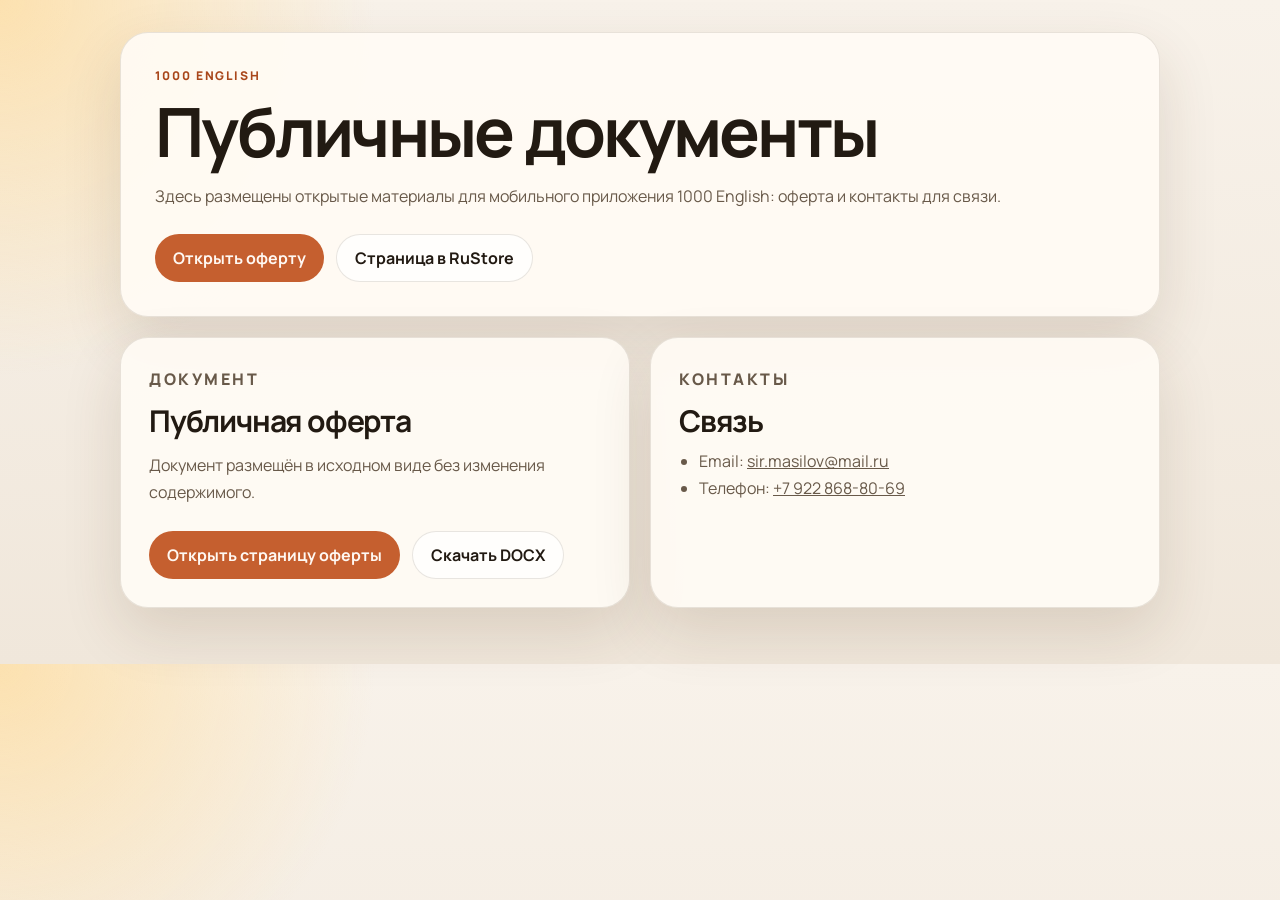
==== index.html @ cd9605dd "Publish public offer on GitHub Pages" ====
<!DOCTYPE html>
<html lang="ru">
<head>
  <meta charset="UTF-8">
  <meta name="viewport" content="width=device-width, initial-scale=1.0">
  <title>1000 English — Публичные документы</title>
  <meta
    name="description"
    content="Публичные документы и контакты для мобильного приложения 1000 English."
  >
  <link rel="preconnect" href="https://fonts.googleapis.com">
  <link rel="preconnect" href="https://fonts.gstatic.com" crossorigin>
  <link
    href="https://fonts.googleapis.com/css2?family=Manrope:wght@400;500;700;800&display=swap"
    rel="stylesheet"
  >
  <link rel="stylesheet" href="./styles.css">
</head>
<body>
  <main class="shell">
    <section class="hero">
      <p class="eyebrow">1000 English</p>
      <h1>Публичные документы</h1>
      <p class="lead">
        Здесь размещены открытые материалы для мобильного приложения 1000 English:
        оферта и контакты для связи.
      </p>
      <div class="actions">
        <a class="button button--primary" href="./offer.html">Открыть оферту</a>
        <a class="button button--ghost" href="https://www.rustore.ru/catalog/app/org.godotengine.englishTest">Страница в RuStore</a>
      </div>
    </section>

    <section class="grid">
      <article class="card">
        <p class="eyebrow">Документ</p>
        <h2>Публичная оферта</h2>
        <p>
          Документ размещён в исходном виде без изменения содержимого.
        </p>
        <div class="actions">
          <a class="button button--primary" href="./offer.html">Открыть страницу оферты</a>
          <a class="button button--ghost" href="./files/oferta_562502267589.docx">Скачать DOCX</a>
        </div>
      </article>

      <article class="card">
        <p class="eyebrow">Контакты</p>
        <h2>Связь</h2>
        <ul class="list">
          <li>Email: <a href="mailto:sir.masilov@mail.ru">sir.masilov@mail.ru</a></li>
          <li>Телефон: <a href="tel:+79228688069">+7 922 868-80-69</a></li>
        </ul>
      </article>
    </section>
  </main>
</body>
</html>
---- styles.css ----
:root {
  --bg: #f5efe5;
  --panel: rgba(255, 251, 245, 0.92);
  --text: #221a12;
  --muted: #685949;
  --line: rgba(71, 49, 24, 0.12);
  --primary: #c55f2f;
  --primary-dark: #a9471b;
  --shadow: 0 24px 60px rgba(77, 52, 23, 0.14);
}

* {
  box-sizing: border-box;
}

body {
  margin: 0;
  font-family: "Manrope", "Segoe UI", sans-serif;
  color: var(--text);
  background:
    radial-gradient(circle at top left, rgba(255, 215, 140, 0.62), transparent 26%),
    linear-gradient(180deg, #f8f2ea 0%, #f0e7db 100%);
}

a {
  color: inherit;
}

.shell {
  width: min(1040px, calc(100% - 32px));
  margin: 0 auto;
  padding: 32px 0 56px;
}

.shell--narrow {
  width: min(860px, calc(100% - 32px));
}

.hero,
.card {
  background: var(--panel);
  border: 1px solid var(--line);
  border-radius: 28px;
  box-shadow: var(--shadow);
}

.hero {
  padding: 34px;
}

.hero--compact {
  padding-top: 24px;
}

.eyebrow {
  margin: 0;
  color: var(--primary-dark);
  font-size: 12px;
  font-weight: 800;
  text-transform: uppercase;
  letter-spacing: 0.16em;
}

h1,
h2 {
  margin: 12px 0;
  line-height: 1.04;
  letter-spacing: -0.04em;
}

h1 {
  font-size: clamp(38px, 8vw, 68px);
}

h2 {
  font-size: 30px;
}

.lead,
.card p,
.list,
.back-link {
  color: var(--muted);
  line-height: 1.7;
  font-size: 16px;
}

.grid {
  display: grid;
  grid-template-columns: repeat(2, minmax(0, 1fr));
  gap: 20px;
  margin-top: 20px;
}

.card {
  padding: 28px;
}

.actions {
  display: flex;
  flex-wrap: wrap;
  gap: 12px;
  margin-top: 24px;
}

.button {
  display: inline-flex;
  align-items: center;
  justify-content: center;
  min-height: 48px;
  padding: 0 18px;
  border-radius: 999px;
  text-decoration: none;
  font-weight: 700;
  transition: transform 0.2s ease, background-color 0.2s ease;
}

.button:hover {
  transform: translateY(-1px);
}

.button--primary {
  background: var(--primary);
  color: #fff8f2;
}

.button--primary:hover {
  background: var(--primary-dark);
}

.button--ghost {
  background: rgba(255, 255, 255, 0.7);
  border: 1px solid var(--line);
}

.list {
  margin: 0;
  padding-left: 20px;
}

.back-link {
  text-decoration: none;
  font-weight: 700;
}

@media (max-width: 780px) {
  .shell,
  .shell--narrow {
    width: calc(100% - 20px);
    padding-top: 20px;
    padding-bottom: 28px;
  }

  .hero,
  .card {
    border-radius: 22px;
    padding: 22px;
  }

  .grid {
    grid-template-columns: 1fr;
  }
}
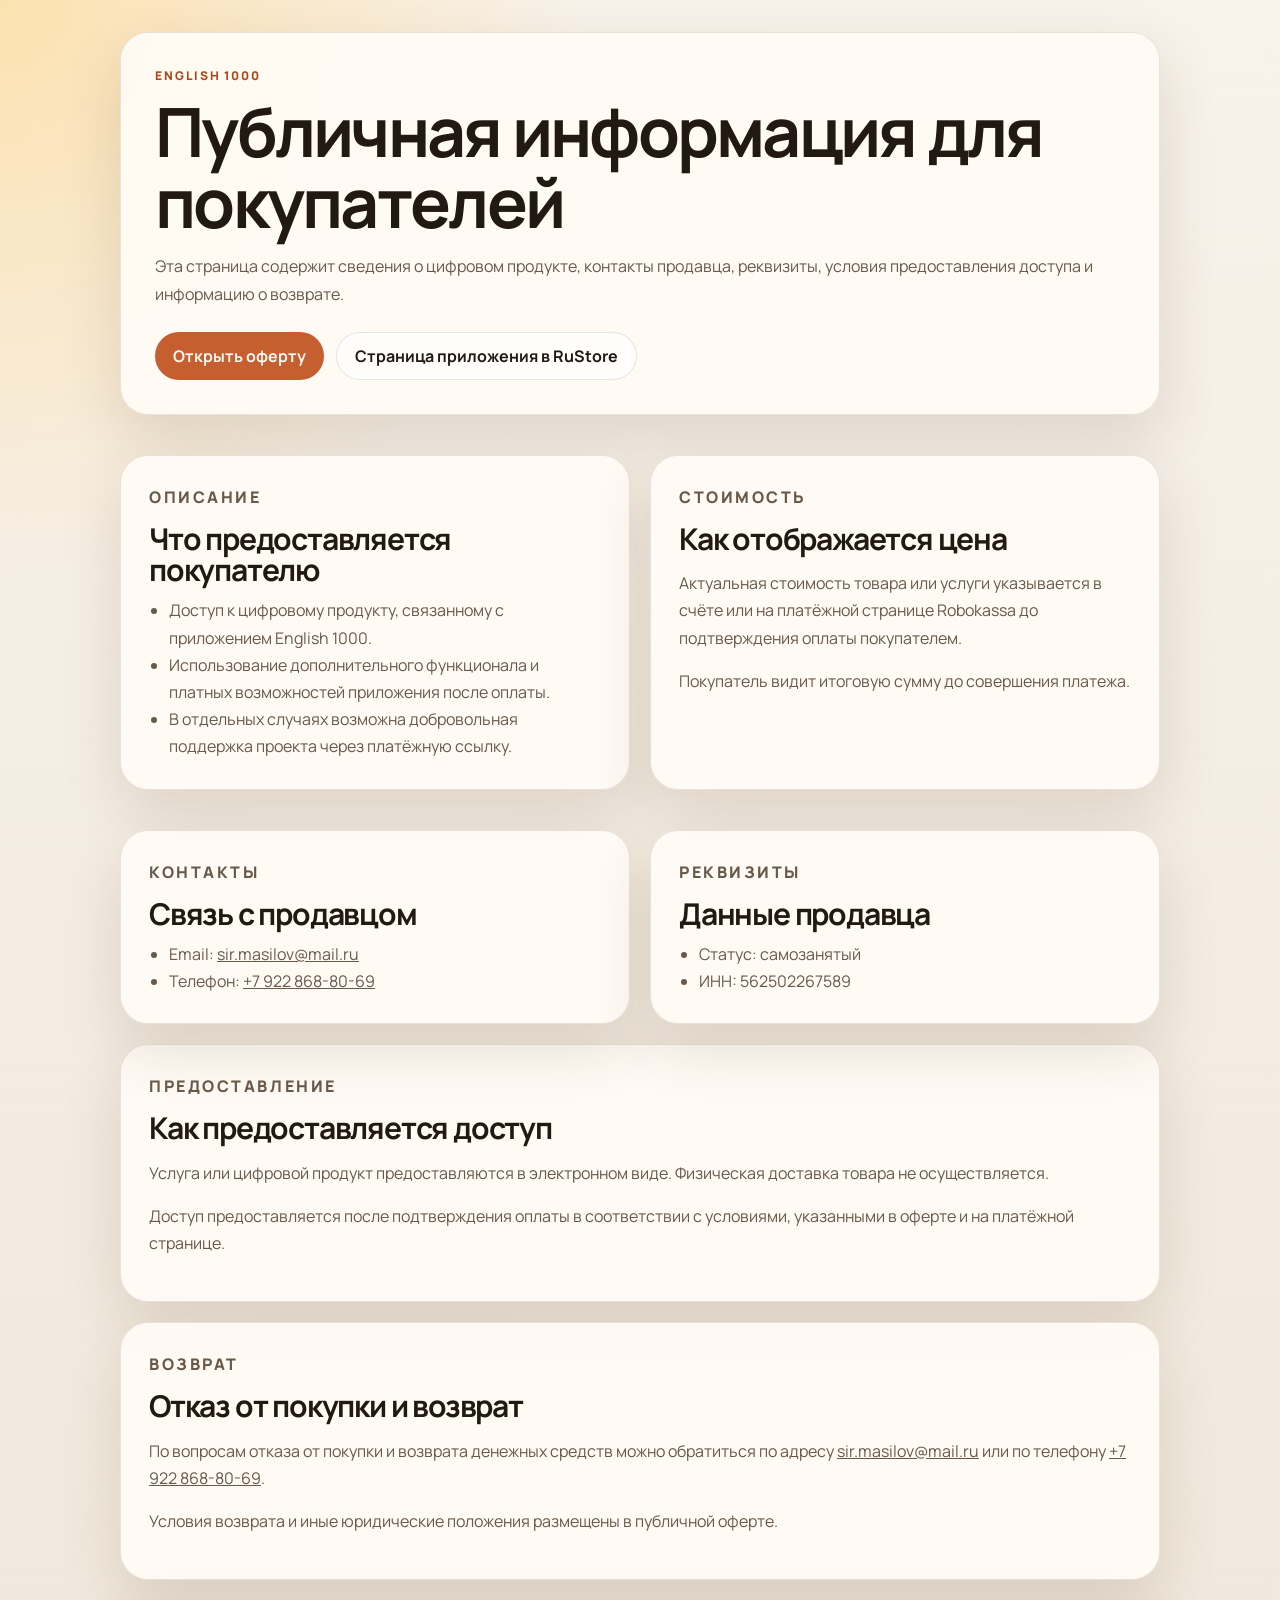
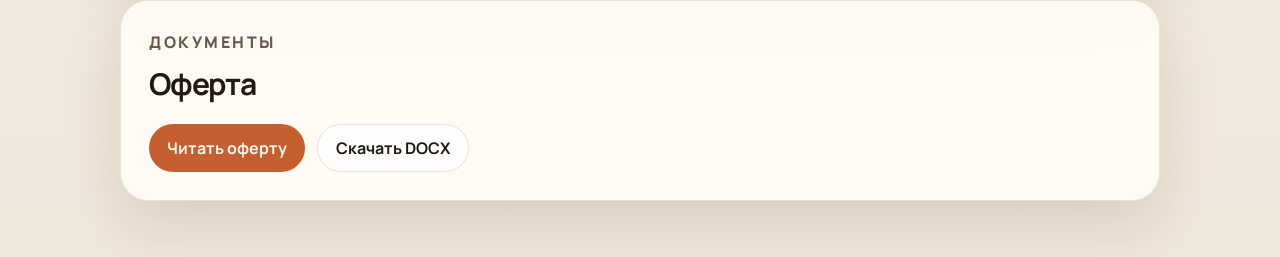
==== commit 84d67923: "Publish moderation page for English 1000" ====
--- a/index.html
+++ b/index.html
@@ -3,10 +3,10 @@
 <head>
   <meta charset="UTF-8">
   <meta name="viewport" content="width=device-width, initial-scale=1.0">
-  <title>1000 English — Публичные документы</title>
+  <title>English 1000</title>
   <meta
     name="description"
-    content="Публичные документы и контакты для мобильного приложения 1000 English."
+    content="Публичная страница с контактами, реквизитами, описанием услуги и офертой для приложения English 1000."
   >
   <link rel="preconnect" href="https://fonts.googleapis.com">
   <link rel="preconnect" href="https://fonts.gstatic.com" crossorigin>
@@ -19,39 +19,93 @@
 <body>
   <main class="shell">
     <section class="hero">
-      <p class="eyebrow">1000 English</p>
-      <h1>Публичные документы</h1>
+      <p class="eyebrow">English 1000</p>
+      <h1>Публичная информация для покупателей</h1>
       <p class="lead">
-        Здесь размещены открытые материалы для мобильного приложения 1000 English:
-        оферта и контакты для связи.
+        Эта страница содержит сведения о цифровом продукте, контакты продавца,
+        реквизиты, условия предоставления доступа и информацию о возврате.
       </p>
       <div class="actions">
         <a class="button button--primary" href="./offer.html">Открыть оферту</a>
-        <a class="button button--ghost" href="https://www.rustore.ru/catalog/app/org.godotengine.englishTest">Страница в RuStore</a>
+        <a class="button button--ghost" href="https://www.rustore.ru/catalog/app/org.godotengine.englishTest">Страница приложения в RuStore</a>
       </div>
     </section>
 
     <section class="grid">
       <article class="card">
-        <p class="eyebrow">Документ</p>
-        <h2>Публичная оферта</h2>
+        <p class="eyebrow">Описание</p>
+        <h2>Что предоставляется покупателю</h2>
+        <ul class="list">
+          <li>Доступ к цифровому продукту, связанному с приложением English 1000.</li>
+          <li>Использование дополнительного функционала и платных возможностей приложения после оплаты.</li>
+          <li>В отдельных случаях возможна добровольная поддержка проекта через платёжную ссылку.</li>
+        </ul>
+      </article>
+
+      <article class="card">
+        <p class="eyebrow">Стоимость</p>
+        <h2>Как отображается цена</h2>
         <p>
-          Документ размещён в исходном виде без изменения содержимого.
+          Актуальная стоимость товара или услуги указывается в счёте или на платёжной
+          странице Robokassa до подтверждения оплаты покупателем.
         </p>
-        <div class="actions">
-          <a class="button button--primary" href="./offer.html">Открыть страницу оферты</a>
-          <a class="button button--ghost" href="./files/oferta_562502267589.docx">Скачать DOCX</a>
-        </div>
+        <p>
+          Покупатель видит итоговую сумму до совершения платежа.
+        </p>
       </article>
 
       <article class="card">
         <p class="eyebrow">Контакты</p>
-        <h2>Связь</h2>
+        <h2>Связь с продавцом</h2>
         <ul class="list">
           <li>Email: <a href="mailto:sir.masilov@mail.ru">sir.masilov@mail.ru</a></li>
           <li>Телефон: <a href="tel:+79228688069">+7 922 868-80-69</a></li>
         </ul>
       </article>
+
+      <article class="card">
+        <p class="eyebrow">Реквизиты</p>
+        <h2>Данные продавца</h2>
+        <ul class="list">
+          <li>Статус: самозанятый</li>
+          <li>ИНН: 562502267589</li>
+        </ul>
+      </article>
+    </section>
+
+    <section class="card">
+      <p class="eyebrow">Предоставление</p>
+      <h2>Как предоставляется доступ</h2>
+      <p>
+        Услуга или цифровой продукт предоставляются в электронном виде. Физическая доставка
+        товара не осуществляется.
+      </p>
+      <p>
+        Доступ предоставляется после подтверждения оплаты в соответствии с условиями,
+        указанными в оферте и на платёжной странице.
+      </p>
+    </section>
+
+    <section class="card">
+      <p class="eyebrow">Возврат</p>
+      <h2>Отказ от покупки и возврат</h2>
+      <p>
+        По вопросам отказа от покупки и возврата денежных средств можно обратиться по адресу
+        <a href="mailto:sir.masilov@mail.ru">sir.masilov@mail.ru</a> или по телефону
+        <a href="tel:+79228688069">+7 922 868-80-69</a>.
+      </p>
+      <p>
+        Условия возврата и иные юридические положения размещены в публичной оферте.
+      </p>
+    </section>
+
+    <section class="card">
+      <p class="eyebrow">Документы</p>
+      <h2>Оферта</h2>
+      <div class="actions">
+        <a class="button button--primary" href="./offer.html">Читать оферту</a>
+        <a class="button button--ghost" href="./files/oferta_562502267589-1.docx">Скачать DOCX</a>
+      </div>
     </section>
   </main>
 </body>
--- a/styles.css
+++ b/styles.css
@@ -1,6 +1,6 @@
 :root {
   --bg: #f5efe5;
-  --panel: rgba(255, 251, 245, 0.92);
+  --panel: rgba(255, 251, 245, 0.94);
   --text: #221a12;
   --muted: #685949;
   --line: rgba(71, 49, 24, 0.12);
@@ -94,6 +94,7 @@
 
 .card {
   padding: 28px;
+  margin-top: 20px;
 }
 
 .actions {
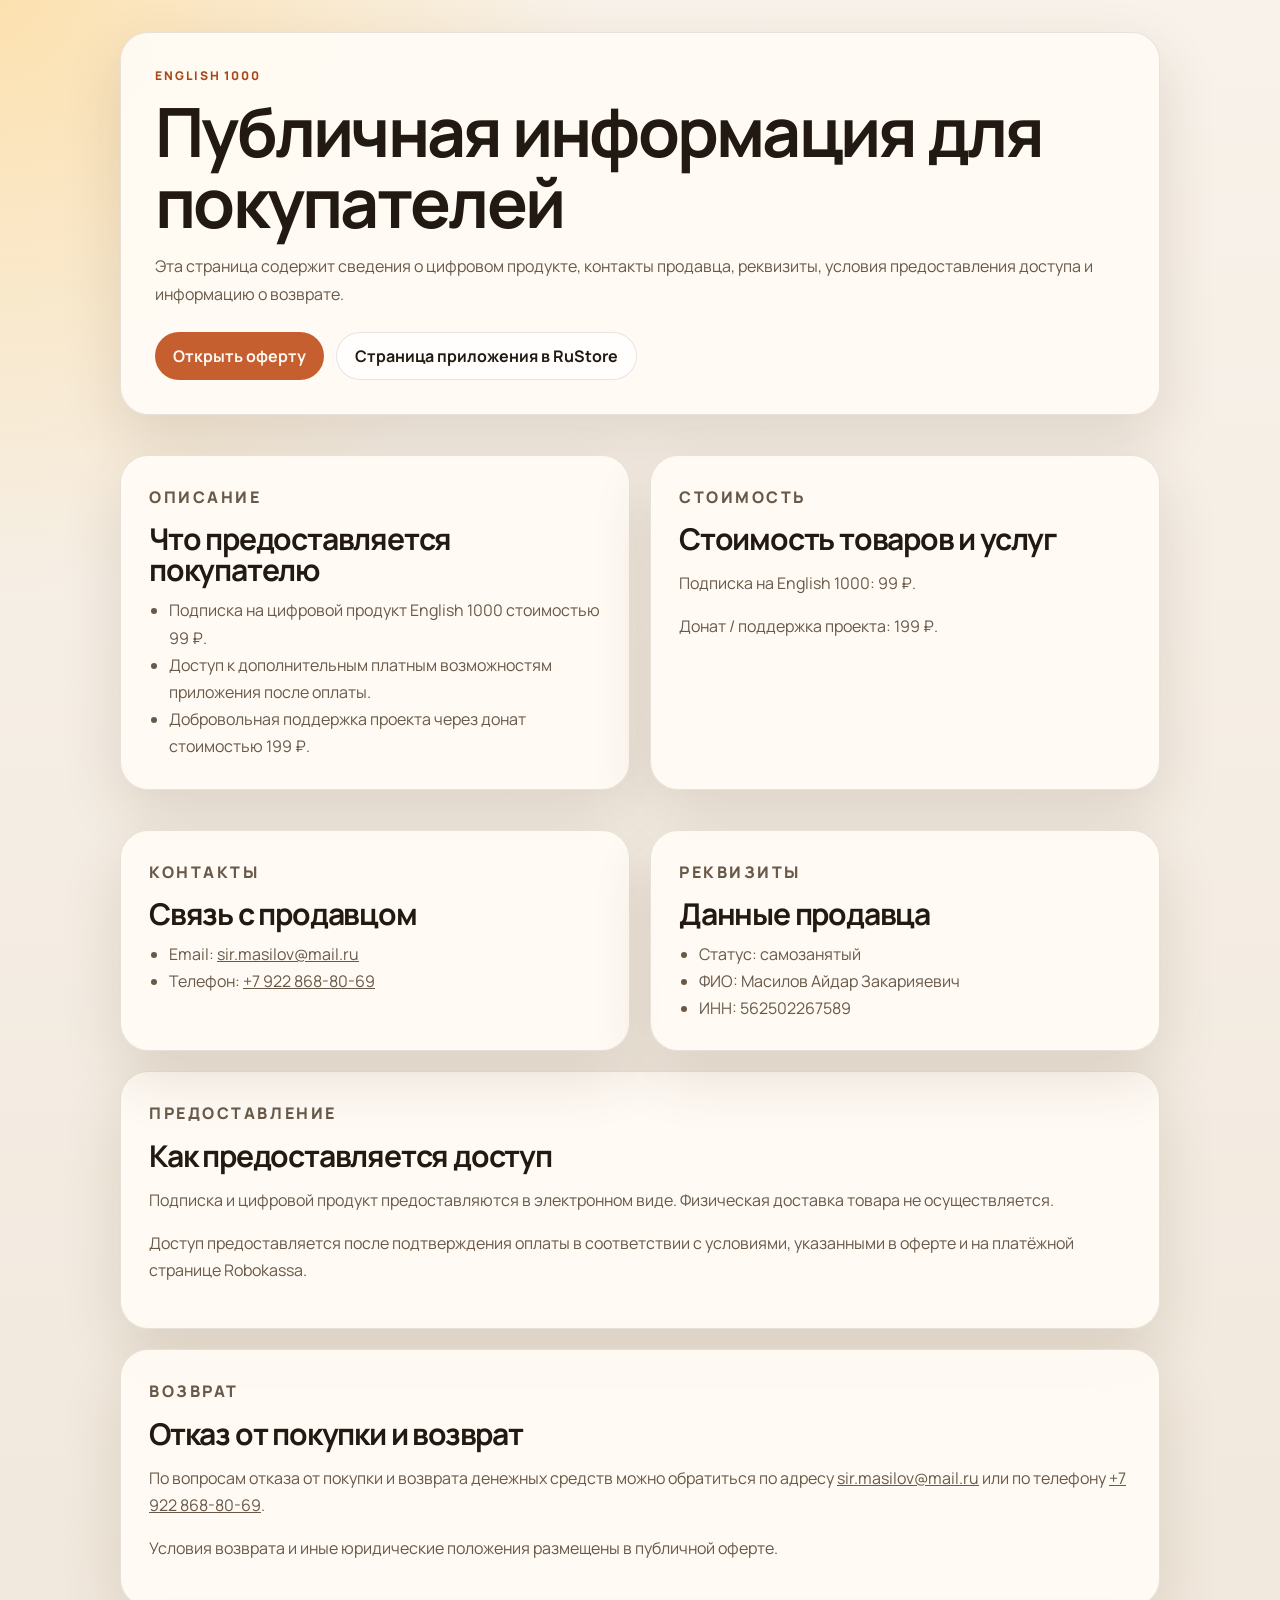
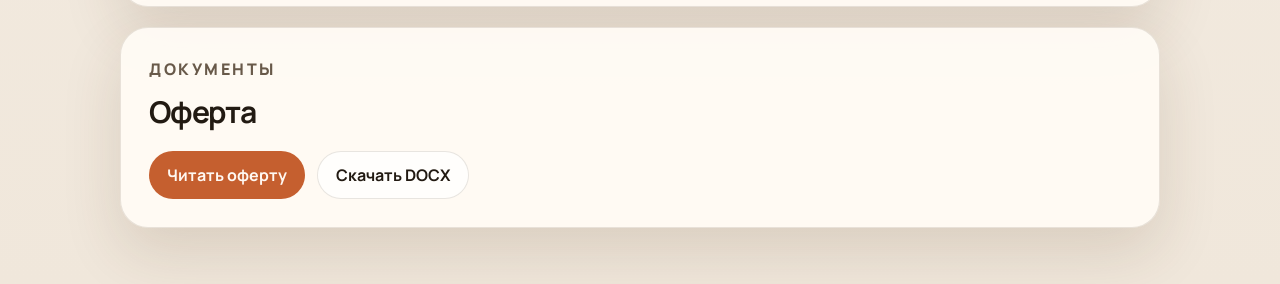
==== commit 9fe4a8b6: "Add seller name and pricing details" ====
--- a/index.html
+++ b/index.html
@@ -36,21 +36,20 @@
         <p class="eyebrow">Описание</p>
         <h2>Что предоставляется покупателю</h2>
         <ul class="list">
-          <li>Доступ к цифровому продукту, связанному с приложением English 1000.</li>
-          <li>Использование дополнительного функционала и платных возможностей приложения после оплаты.</li>
-          <li>В отдельных случаях возможна добровольная поддержка проекта через платёжную ссылку.</li>
+          <li>Подписка на цифровой продукт English 1000 стоимостью 99 ₽.</li>
+          <li>Доступ к дополнительным платным возможностям приложения после оплаты.</li>
+          <li>Добровольная поддержка проекта через донат стоимостью 199 ₽.</li>
         </ul>
       </article>
 
       <article class="card">
         <p class="eyebrow">Стоимость</p>
-        <h2>Как отображается цена</h2>
+        <h2>Стоимость товаров и услуг</h2>
         <p>
-          Актуальная стоимость товара или услуги указывается в счёте или на платёжной
-          странице Robokassa до подтверждения оплаты покупателем.
+          Подписка на English 1000: 99 ₽.
         </p>
         <p>
-          Покупатель видит итоговую сумму до совершения платежа.
+          Донат / поддержка проекта: 199 ₽.
         </p>
       </article>
 
@@ -68,6 +67,7 @@
         <h2>Данные продавца</h2>
         <ul class="list">
           <li>Статус: самозанятый</li>
+          <li>ФИО: Масилов Айдар Закарияевич</li>
           <li>ИНН: 562502267589</li>
         </ul>
       </article>
@@ -77,12 +77,12 @@
       <p class="eyebrow">Предоставление</p>
       <h2>Как предоставляется доступ</h2>
       <p>
-        Услуга или цифровой продукт предоставляются в электронном виде. Физическая доставка
+        Подписка и цифровой продукт предоставляются в электронном виде. Физическая доставка
         товара не осуществляется.
       </p>
       <p>
         Доступ предоставляется после подтверждения оплаты в соответствии с условиями,
-        указанными в оферте и на платёжной странице.
+        указанными в оферте и на платёжной странице Robokassa.
       </p>
     </section>
 
